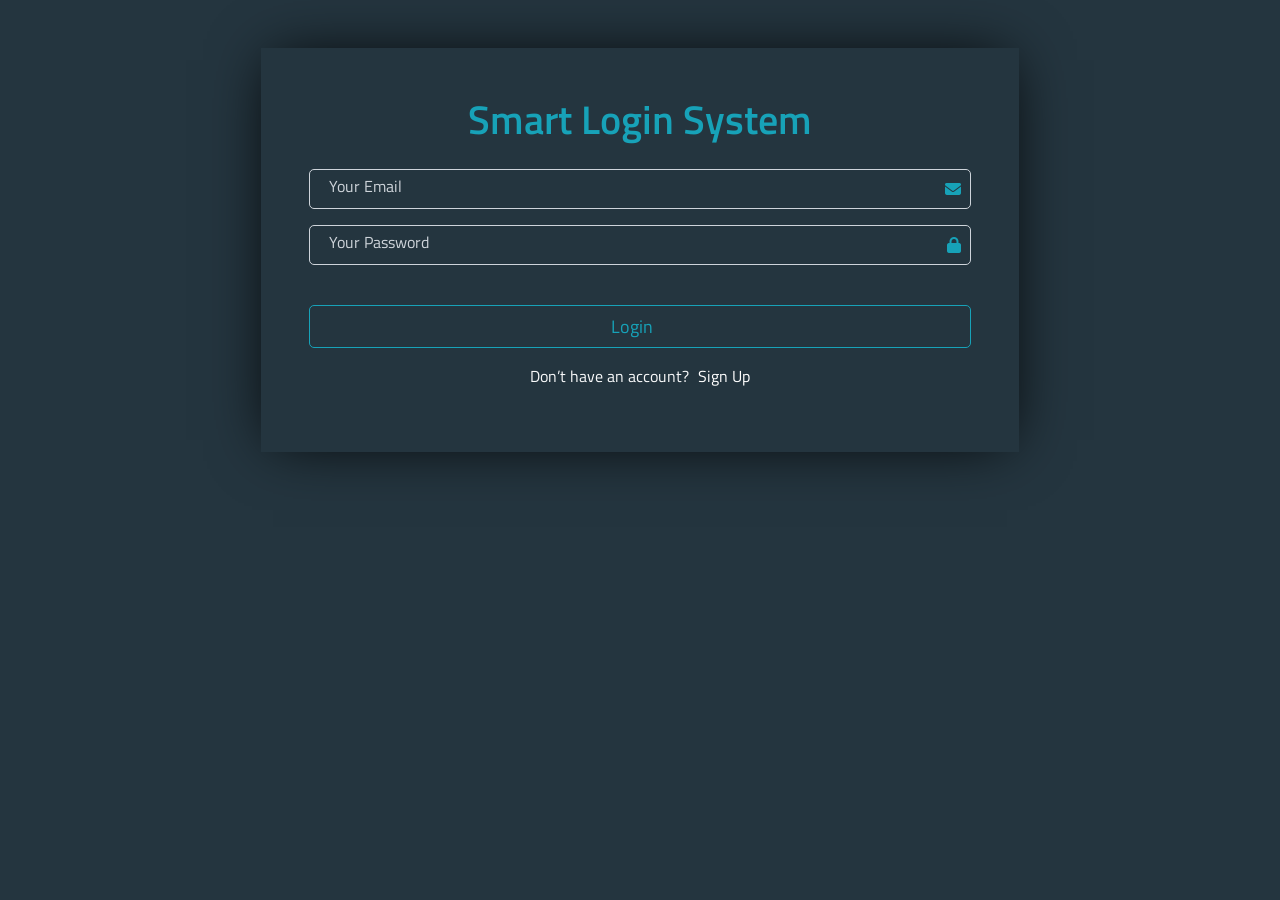
==== index.html @ 9a5cfb7e "To Do List" ====
<!DOCTYPE html>
<html lang="en">

<head>
    <meta charset="UTF-8">
    <meta name="viewport" content="width=device-width, initial-scale=1.0">
    <title>smart-login</title>

    <link href="https://fonts.googleapis.com/css2?family=Titillium+Web:wght@200;300;400;600;700;900&display=swap"
        rel="stylesheet">

    <link rel="shortcut icon" href="assets/image/login.png" type="image/x-icon">
    <link rel="stylesheet" href="assets/style/all.min.css">
    <link rel="stylesheet" href="assets/style/bootstrap.min.css">
    <link rel="stylesheet" href="assets/style/main.css">
    <link rel="stylesheet" href="assets/style/media.css">

</head>

<body>

    <div class="login">
        <div class="container">
            <form class="p-5 mx-auto mt-5">
                <h1>Smart Login System</h1>
                <div>
                    <div class="input__box position-relative">
                        <input type="email" class="inputs" id="email" name="email">
                        <label for="email">Your Email</label>
                        <i class="fa-solid fa-envelope input__i"></i>
                    </div>
                    <div class=" input__box position-relative my-3 ">
                        <input type="password" id="pass" class=" inputs" name="pass">
                        <label for="pass">Your Password</label>
                        <i class="fa-solid fa-lock input__i"></i>
                    </div>
                </div>
                <p class="incorrect">incorrect email or password</p>
                <input id="btnLogin" type="button" value="Login" class="loginBtn mt-4">
                <p class="text-center text-light mt-3">Don’t have an account? <a href="signUp.html">Sign Up</a></p>
            </form>
        </div>
    </div>





    <script src="assets/js/bootstrap.bundle.min.js"></script>
    <script src="assets/js/main.js"></script>
</body>

</html>
---- assets/style/main.css ----
/* ************ Root Variabls********** */
:root {
    --main-font: 'Titillium Web', sans-serif;
    --main-color: #17a2b8;
}

/* ********** Global ********* */

body {
    font-family: var(--main-font);
    background-color: #24353F;
}

h1,
h2,
h3,
h4,
h5,
h6 {
    margin: 0;
    color: var(--main-color);
}


/* ********* Start ********* */

form {
    box-shadow: 0 0 58px -12px black;
    width: 68%;
}

form h1 {
    text-align: center;
    margin-bottom: 25px;
    font-weight: 600;
}

input {
    width: 100%;
    padding: 7px 31px 7px 15px;
    border-radius: 5px;
    background-color: transparent;
    border: 1px solid #CED4DA;
    color: white;
    outline: none;
    transition: border-color 0.5s;
}


form label {
    color: #CED4DA;
    position: absolute;
    top: 5px;
    left: 15px;
    padding: 0 5px;
    pointer-events: none;
    transition: top 0.3s;
}

/* form i {
    position: absolute;
    right: 10px;
    top: 50%;
    transform: translateY(-50%);
    color: var(--main-color);
    pointer-events: none;
} */

.input__i {
    position: absolute;
    right: 10px;
    top: 50%;
    transform: translateY(-50%);
    color: var(--main-color);
    pointer-events: none;
}

form [type='button'] {
    color: var(--main-color);
    border-color: var(--main-color);
    transition: background-color 0.3s, color 0.3s;
    font-size: 18px;
}

form [type='button']:hover,
form [type='button']:focus {
    background-color: var(--main-color);
    color: white;
}

form p a {
    text-decoration: none;
    color: white;
    margin-left: 5px;
}

form p a:hover {
    text-decoration: underline;
}

.incorrect {
    color: #cf1010;
    margin: 0;
    text-align: center;
    padding: 0px 31px 0px 15px;
    font-size: 18px;
    display: none;
}

/* Styling for autofill input fields */
input:-webkit-autofill,
input:-webkit-autofill:hover,
input:-webkit-autofill:focus,
input:-webkit-autofill:active {
    transition: background-color 5000s ease-in-out 0s;
    background-color: transparent !important;
    color: #fff !important;
    -webkit-text-fill-color: #fff !important;
    color-adjust: exact !important;
}
---- assets/style/media.css ----
@media screen and (max-width: 1400px) {}

@media screen and (max-width: 1200px) {}

@media screen and (max-width: 992px) {
    .navbar__btn {
        width: 100%;
        margin-top: 10px;
    }
}

@media screen and (max-width: 767px) {}

@media screen and (max-width: 480px) {
    form label {
        font-size: 14px;
    }
    form {
        width: 90%;
    }
    .welcome__box span {
        font-size: 23px;
    }
    .list__inner span {
        font-size: 15px;
    }
}

@media screen and (max-width: 285px) {
    form {
        width: 100%;
    }
}
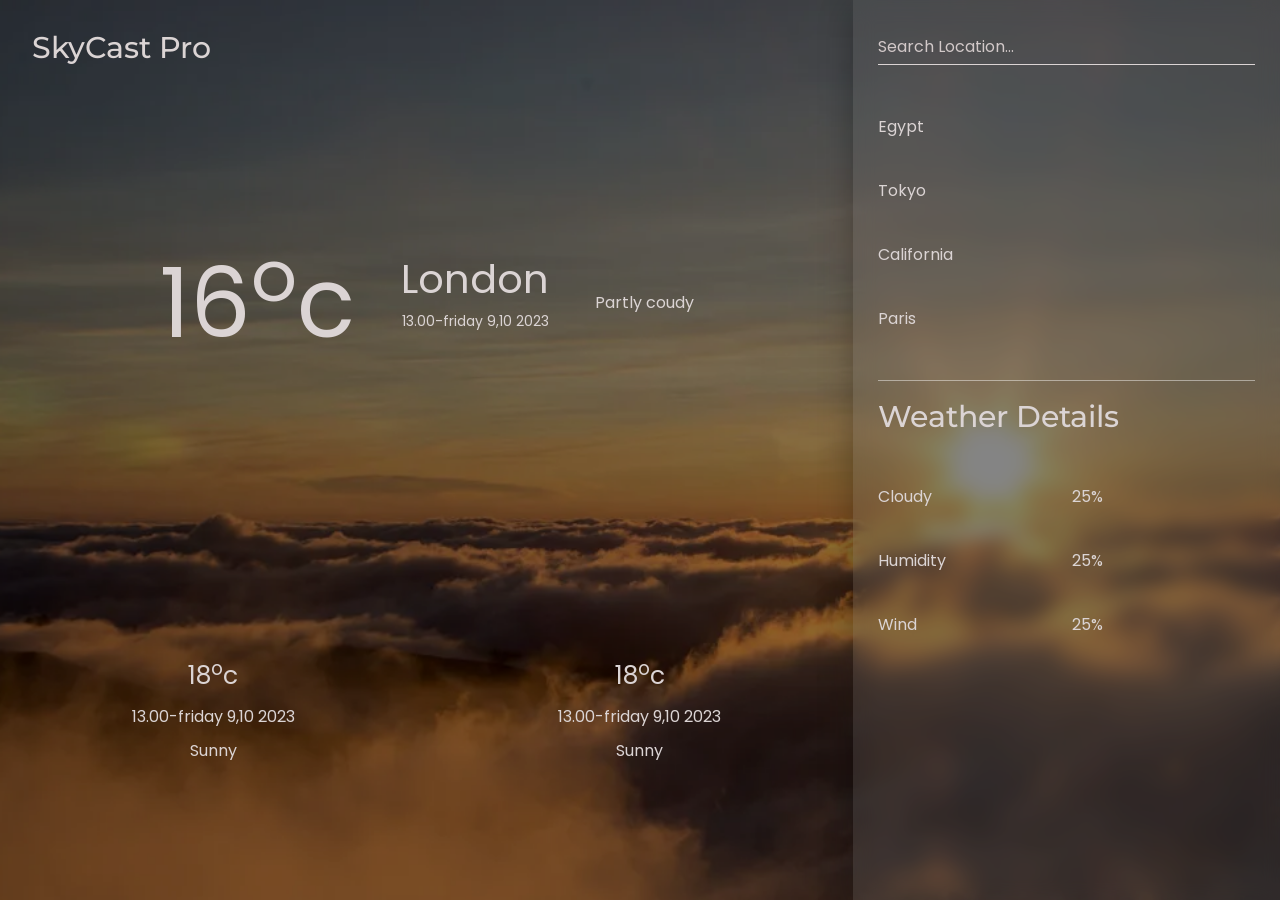
==== commit 0ed69a13: "weather app" ====
--- a/index.html
+++ b/index.html
@@ -4,12 +4,11 @@
 <head>
     <meta charset="UTF-8">
     <meta name="viewport" content="width=device-width, initial-scale=1.0">
-    <title>smart-login</title>
-
-    <link href="https://fonts.googleapis.com/css2?family=Titillium+Web:wght@200;300;400;600;700;900&display=swap"
+    <title>SkyCast Pro</title>
+    <link
+        href="https://fonts.googleapis.com/css2?family=Montserrat:wght@100;200;300;400;500;600;700;800;900&family=Poppins:wght@100;200;300;400;500;600;700;800;900&display=swap"
         rel="stylesheet">
 
-    <link rel="shortcut icon" href="assets/image/login.png" type="image/x-icon">
     <link rel="stylesheet" href="assets/style/all.min.css">
     <link rel="stylesheet" href="assets/style/bootstrap.min.css">
     <link rel="stylesheet" href="assets/style/main.css">
@@ -19,28 +18,84 @@
 
 <body>
 
-    <div class="login">
-        <div class="container">
-            <form class="p-5 mx-auto mt-5">
-                <h1>Smart Login System</h1>
-                <div>
-                    <div class="input__box position-relative">
-                        <input type="email" class="inputs" id="email" name="email">
-                        <label for="email">Your Email</label>
-                        <i class="fa-solid fa-envelope input__i"></i>
+<div class="weather__parent">
+    <div class="container-fluid ">
+        <div class="home row ">
+            <div class="weather__info col-md-8 h-100">
+                <h1 class="logo">SkyCast Pro</h1>
+                <div class="current__weather h-50 d-flex justify-content-center gap-3">
+                    <div class="current__temp text-center center">
+                        <span>16<sup>o</sup>c</span>
                     </div>
-                    <div class=" input__box position-relative my-3 ">
-                        <input type="password" id="pass" class=" inputs" name="pass">
-                        <label for="pass">Your Password</label>
-                        <i class="fa-solid fa-lock input__i"></i>
+                    <div class="city__time text-center center">
+                        <div class="city">
+                            <span >London</span>
+                        </div>
+                        <div class="time">
+                            <span >13.00-friday 9,10 2023</span>
+                        </div>
+                    </div>
+                    <div class="info__icon text-center center">
+                        <div class="icon">
+                            <img src="//cdn.weatherapi.com/weather/64x64/night/353.png" alt="">
+                        </div>
+                        <div class="info">
+                            <span>Partly coudy</span>
+                        </div>
                     </div>
                 </div>
-                <p class="incorrect">incorrect email or password</p>
-                <input id="btnLogin" type="button" value="Login" class="loginBtn mt-4">
-                <p class="text-center text-light mt-3">Don’t have an account? <a href="signUp.html">Sign Up</a></p>
-            </form>
+                <div class="two__days">
+                    <div class=" inner row">
+                        <div class="day col-6">
+                            <img src="//cdn.weatherapi.com/weather/64x64/night/353.png" alt="">
+                            <span class="temp">18<sup>o</sup>c</span>
+                            <span class="time">13.00-friday 9,10 2023</span>
+                            <span class="condition__text">Sunny</span>
+                        </div>
+                        <div class="day col-6">
+                            <img src="//cdn.weatherapi.com/weather/64x64/night/353.png" alt="">
+                            <span class="temp">18<sup>o</sup>c</span>
+                            <span class="time">13.00-friday 9,10 2023</span>
+                            <span class="condition__text">Sunny</span>
+                        </div>
+                    </div>
+                </div>
+            </div>
+            <div class="weather__search col-md-4 ">
+                <div class="search__input position-relative">
+                    <input type="text"  placeholder="Search Location..." name="" id="">
+                </div>
+                <div class="city__example">
+                    <ul>
+                        <li>Egypt</li>
+                        <li>Tokyo</li>
+                        <li>California</li>
+                        <li>Paris</li>
+                    </ul>
+                </div>
+                <div class="weather__details mt-5">
+                    <h3>Weather Details</h3>
+                    <ul>
+                        <li>
+                            <p>Cloudy</p>
+                            <span>25%</span>
+                        </li>
+                        <li>
+                            <p>Humidity</p>
+                            <span>25%</span>
+                        </li>
+                        <li>
+                            <p>Wind</p>
+                            <span>25%</span>
+                        </li>
+                    </ul>
+                </div>
+            </div>
         </div>
+        
     </div>
+</div>
+
 
 
 
--- a/assets/style/main.css
+++ b/assets/style/main.css
@@ -1,14 +1,15 @@
 /* ************ Root Variabls********** */
 :root {
-    --main-font: 'Titillium Web', sans-serif;
-    --main-color: #17a2b8;
+    --header-font: 'Montserrat', sans-serif;
+    --text-font: 'Poppins', sans-serif;
+    --main-color: #dbd4d4;
 }
 
 /* ********** Global ********* */
 
 body {
-    font-family: var(--main-font);
-    background-color: #24353F;
+    font-family: var(--text-font);
+    color: var(--main-color);
 }
 
 h1,
@@ -16,105 +17,156 @@
 h3,
 h4,
 h5,
-h6 {
-    margin: 0;
+h6,
+.logo {
+    font-family: var(--header-font);
+    font-size: 30px;
+    margin: 10px 0 0 10px;
     color: var(--main-color);
 }
 
-
-/* ********* Start ********* */
-
-form {
-    box-shadow: 0 0 58px -12px black;
-    width: 68%;
-}
-
-form h1 {
-    text-align: center;
-    margin-bottom: 25px;
-    font-weight: 600;
-}
-
-input {
-    width: 100%;
-    padding: 7px 31px 7px 15px;
-    border-radius: 5px;
-    background-color: transparent;
-    border: 1px solid #CED4DA;
-    color: white;
-    outline: none;
-    transition: border-color 0.5s;
+h1,
+h2,
+h3,
+h4,
+h5,
+h6,
+p {
+    margin: 0;
 }
 
 
-form label {
-    color: #CED4DA;
-    position: absolute;
-    top: 5px;
-    left: 15px;
-    padding: 0 5px;
-    pointer-events: none;
-    transition: top 0.3s;
+/* ******** Start ************ */
+
+.logo {
+    padding: 20px 0 0 10px;
 }
 
-/* form i {
-    position: absolute;
-    right: 10px;
-    top: 50%;
-    transform: translateY(-50%);
-    color: var(--main-color);
-    pointer-events: none;
-} */
-
-.input__i {
-    position: absolute;
-    right: 10px;
-    top: 50%;
-    transform: translateY(-50%);
-    color: var(--main-color);
-    pointer-events: none;
-}
-
-form [type='button'] {
-    color: var(--main-color);
-    border-color: var(--main-color);
-    transition: background-color 0.3s, color 0.3s;
-    font-size: 18px;
-}
-
-form [type='button']:hover,
-form [type='button']:focus {
-    background-color: var(--main-color);
+.weather__parent {
+    width: 100%;
+    height: 100vh;
+    background-image: url(../image/43920623172_7443b1e368_b.webp);
+    background-position: center;
+    background-repeat: no-repeat;
+    background-size: cover;
     color: white;
 }
 
-form p a {
-    text-decoration: none;
-    color: white;
-    margin-left: 5px;
+.container-fluid {
+    background-color: rgba(0,0,0,0.45);
+    color: var(--main-color);
 }
 
-form p a:hover {
-    text-decoration: underline;
+.home {
+    height: 100vh;
 }
 
-.incorrect {
-    color: #cf1010;
-    margin: 0;
-    text-align: center;
-    padding: 0px 31px 0px 15px;
-    font-size: 18px;
-    display: none;
+.weather__search {
+    padding: 25px;
+    background-color: rgba(110, 110, 110, 0.25);
+    box-shadow: 0 8px 32px 0 rgba(0, 0, 0, 0.3);
+    backdrop-filter: blur(10px);
 }
 
-/* Styling for autofill input fields */
-input:-webkit-autofill,
-input:-webkit-autofill:hover,
-input:-webkit-autofill:focus,
-input:-webkit-autofill:active {
-    transition: background-color 5000s ease-in-out 0s;
-    background-color: transparent !important;
-    color: #fff !important;
-    -webkit-text-fill-color: #fff !important;
-    color-adjust: exact !important;
+.search__input input {
+    background-color: transparent;
+    border: none;
+    border-bottom: 1px solid var(--main-color);
+    outline: none;
+    width: 100%;
+    padding: 10px 0 5px 0px;
+    color: var(--main-color);
+}
+
+.search__input input::placeholder {
+    color: rgb(210, 201, 201);
+
+}
+
+.city__example ul,
+.weather__details ul {
+    list-style: none;
+    padding: 30px 0 0 0;
+    position: relative;
+}
+
+.city__example ul li {
+    padding: 20px 20px 20px 0;
+    cursor: pointer;
+    width: fit-content;
+}
+
+.city__example ul::before {
+    content: '';
+    width: 100%;
+    height: 1px;
+    background-color: rgba(255, 255, 255, 0.45);
+    position: absolute;
+    bottom: -30px;
+}
+
+.weather__details ul li {
+    display: flex;
+    align-items: center;
+    justify-content: space-between;
+    width: 65%;
+    padding: 20px 20px 20px 0;
+}
+
+.center {
+    display: flex;
+    flex-direction: column;
+    justify-content: center;
+}
+
+.current__temp span {
+    /* font-size: 75px; */
+    font-size: 6em;
+    position: relative;
+    top: 13px;
+}
+
+.city__time {
+    padding: 0 30px;
+}
+.city__time .city span{
+    font-size: 2.5em;
+}
+
+.city__time .time span{
+    font-size: 14px;
+}
+
+.info__icon .info span{
+    position: relative;
+    bottom: 0px;
+}
+.current__weather {
+    height: 45%;
+}
+.two__days {
+    height: 42%;
+}
+.two__days .inner{
+    height: 100%;
+    display: flex;
+    align-items: center;
+    justify-content: center;
+}
+
+.day {
+    display: flex;
+    flex-direction: column;
+    align-items: center;
+    text-align: center;
+    gap: 10px;
+}
+
+.day .temp {
+    font-size: 25px;
+}
+
+
+.day .time {
+    font-size: 16px;
 }
--- a/assets/style/media.css
+++ b/assets/style/media.css
@@ -1,35 +1,108 @@
-
-
 @media screen and (max-width: 1400px) {}
 
-@media screen and (max-width: 1200px) {}
-
-@media screen and (max-width: 992px) {
-    .navbar__btn {
+@media screen and (max-width: 1200px) {
+    .weather__details ul li {
         width: 100%;
-        margin-top: 10px;
     }
 }
 
-@media screen and (max-width: 767px) {}
+@media screen and (max-width: 992px) {
+    .current__weather {
+        font-size: 13px;
+        margin-bottom: 28px;
+    }
 
-@media screen and (max-width: 480px) {
-    form label {
-        font-size: 14px;
+    .city__time {
+        padding: 0;
     }
-    form {
-        width: 90%;
-    }
-    .welcome__box span {
-        font-size: 23px;
-    }
-    .list__inner span {
-        font-size: 15px;
+
+    .two__days {
+        height: 32%;
     }
 }
 
-@media screen and (max-width: 285px) {
-    form {
+@media screen and (max-width: 767px) {
+    .weather__parent {
+        height: auto;
+    }
+
+    .home {
+        height: auto;
+    }
+
+    .city__example ul {
+        display: flex;
+        justify-content: space-around;
+    }
+
+    .two__days .inner {
+        padding: 0 84px 60px;
+    }
+
+    .current__weather {
+        margin: 60px 0;
+    }
+}
+
+@media screen and (max-width: 600px) {
+    .two__days .inner {
+        padding: 0 20px 60px;
+    }
+}
+
+@media screen and (max-width: 490px) {
+
+    .two__days .inner {
+        padding: 0;
+        margin-bottom: 30px;
+    }
+
+    .current__weather {
+        font-size: 8px;
+    }
+
+    .city__time {
+        padding: 0px;
+    }
+
+    .current__temp span {
+        font-size: 8em;
+    }
+}
+
+@media screen and (max-width: 405px) {
+    .city__example ul {
+        flex-wrap: wrap;
+    }
+
+    .current__weather .current__temp {
         width: 100%;
+        font-size: 2em;
+    }
+
+    .current__temp span {
+        font-size: 6em;
+    }
+
+    .current__weather {
+        flex-wrap: wrap;
+    }
+
+    .city__example ul li {
+        width: 50%;
+        text-align: center;
+    }
+
+    .weather__details h3 {
+        font-size: 25px;
+    }
+
+    .city__time .city span {
+        font-size: 3.5em;
+    }
+
+    .info__icon .info span {
+        bottom: -10px;
+        font-size: 13px;
     }
 }
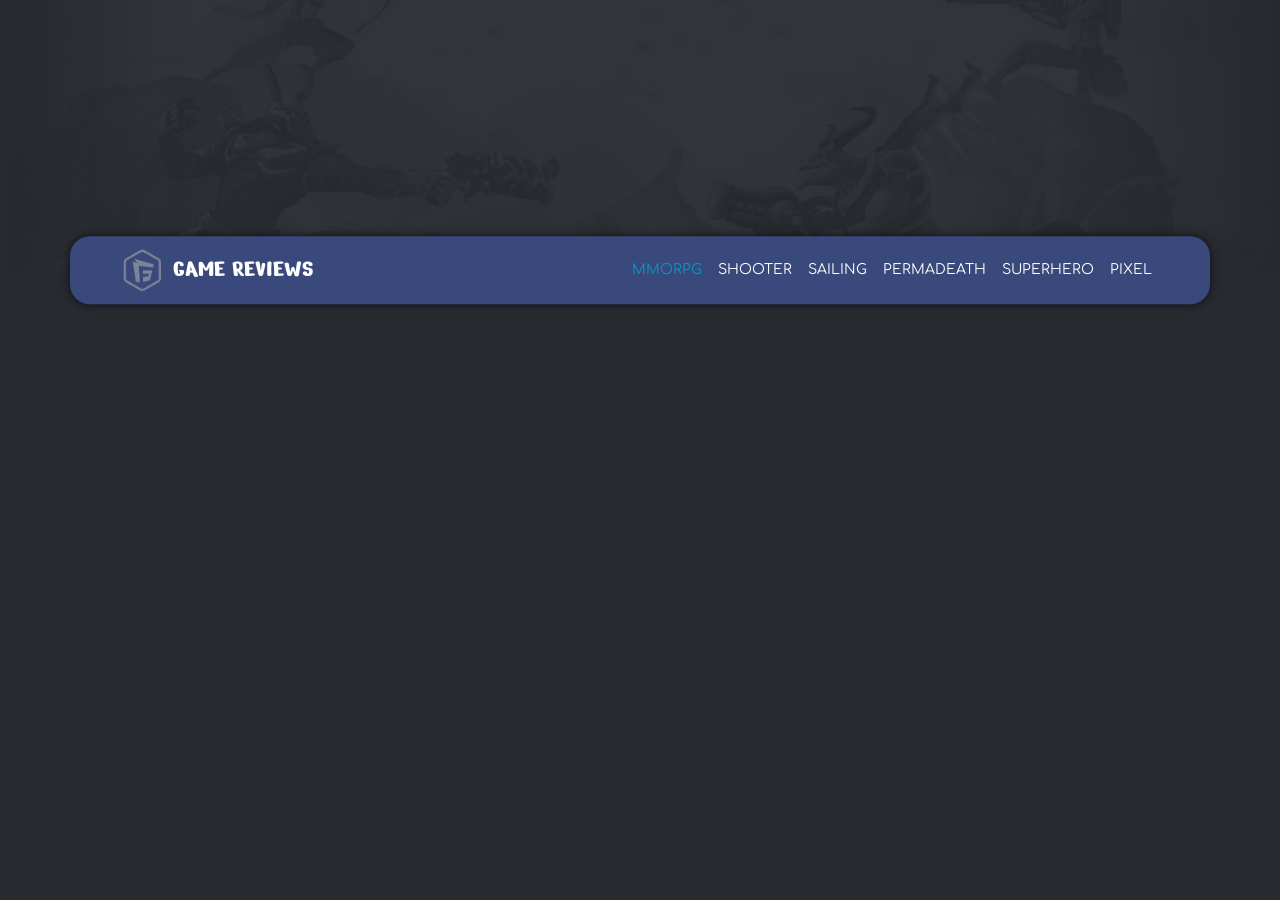
==== commit d911947e: "Games OOP" ====
--- a/index.html
+++ b/index.html
@@ -4,105 +4,97 @@
 <head>
     <meta charset="UTF-8">
     <meta name="viewport" content="width=device-width, initial-scale=1.0">
-    <title>SkyCast Pro</title>
-    <link
-        href="https://fonts.googleapis.com/css2?family=Montserrat:wght@100;200;300;400;500;600;700;800;900&family=Poppins:wght@100;200;300;400;500;600;700;800;900&display=swap"
-        rel="stylesheet">
+    <title>Free Games</title>
 
     <link rel="stylesheet" href="assets/style/all.min.css">
     <link rel="stylesheet" href="assets/style/bootstrap.min.css">
     <link rel="stylesheet" href="assets/style/main.css">
     <link rel="stylesheet" href="assets/style/media.css">
 
+
+    <link href="https://fonts.googleapis.com/css2?family=Comfortaa:wght@400;500;600;700&family=Nerko+One&display=swap"
+        rel="stylesheet">
+
+    <link rel="shortcut icon" href="assets/image/logo-sm.png" type="image/x-icon">
 </head>
 
 <body>
 
-<div class="weather__parent">
-    <div class="container-fluid ">
-        <div class="home row ">
-            <div class="weather__info col-md-8 h-100">
-                <h1 class="logo">SkyCast Pro</h1>
-                <div class="current__weather h-50 d-flex justify-content-center gap-3">
-                    <div class="current__temp text-center center">
-                        <span>16<sup>o</sup>c</span>
-                    </div>
-                    <div class="city__time text-center center">
-                        <div class="city">
-                            <span >London</span>
-                        </div>
-                        <div class="time">
-                            <span >13.00-friday 9,10 2023</span>
-                        </div>
-                    </div>
-                    <div class="info__icon text-center center">
-                        <div class="icon">
-                            <img src="//cdn.weatherapi.com/weather/64x64/night/353.png" alt="">
-                        </div>
-                        <div class="info">
-                            <span>Partly coudy</span>
-                        </div>
-                    </div>
+    <section class="loadingScreen">
+        <div class="spin position-relative">
+            <div class="fa-spin fa-spin-reverse spin__white position-absolute"></div>
+            <div class="fa-spin spin__red "></div>
+        </div>
+    </section>
+
+    <section class="games">
+
+        <header>
+            <img src="assets/image/wraper.png" alt="main img">
+        </header>
+
+        <nav class="navbar__header navbar navbar-expand-lg p-0">
+            <div class="container">
+                <div class="logo__header d-flex align-items-center gap-2">
+                    <img src="assets/image/logo-sm.png" alt="">
+                    <a class="logo navbar-brand" href="#">GAME REVIEWS</a>
                 </div>
-                <div class="two__days">
-                    <div class=" inner row">
-                        <div class="day col-6">
-                            <img src="//cdn.weatherapi.com/weather/64x64/night/353.png" alt="">
-                            <span class="temp">18<sup>o</sup>c</span>
-                            <span class="time">13.00-friday 9,10 2023</span>
-                            <span class="condition__text">Sunny</span>
-                        </div>
-                        <div class="day col-6">
-                            <img src="//cdn.weatherapi.com/weather/64x64/night/353.png" alt="">
-                            <span class="temp">18<sup>o</sup>c</span>
-                            <span class="time">13.00-friday 9,10 2023</span>
-                            <span class="condition__text">Sunny</span>
-                        </div>
-                    </div>
-                </div>
-            </div>
-            <div class="weather__search col-md-4 ">
-                <div class="search__input position-relative">
-                    <input type="text"  placeholder="Search Location..." name="" id="">
-                </div>
-                <div class="city__example">
-                    <ul>
-                        <li>Egypt</li>
-                        <li>Tokyo</li>
-                        <li>California</li>
-                        <li>Paris</li>
-                    </ul>
-                </div>
-                <div class="weather__details mt-5">
-                    <h3>Weather Details</h3>
-                    <ul>
-                        <li>
-                            <p>Cloudy</p>
-                            <span>25%</span>
+                <button class="navbar-toggler" type="button" data-bs-toggle="collapse"
+                    data-bs-target="#navbarSupportedContent" aria-controls="navbarSupportedContent"
+                    aria-expanded="false" aria-label="Toggle navigation">
+                    <span class="navbar-toggler-icon"></span>
+                </button>
+                <div class="collapse navbar-collapse" id="navbarSupportedContent">
+                    <ul class="navbar-nav ms-auto mb-2 mb-lg-0">
+                        <li class="nav-item">
+                            <a class="nav-link active" aria-current="page" href="#">MMORPG</a>
                         </li>
-                        <li>
-                            <p>Humidity</p>
-                            <span>25%</span>
+                        <li class="nav-item">
+                            <a class="nav-link" href="#">SHOOTER</a>
                         </li>
-                        <li>
-                            <p>Wind</p>
-                            <span>25%</span>
+                        <li class="nav-item">
+                            <a class="nav-link" href="#">SAILING</a>
+                        </li>
+                        <li class="nav-item">
+                            <a class="nav-link" href="#">PERMADEATH</a>
+                        </li>
+                        <li class="nav-item">
+                            <a class="nav-link" href="#">SUPERHERO</a>
+                        </li>
+                        <li class="nav-item">
+                            <a class="nav-link" href="#">PIXEL</a>
                         </li>
                     </ul>
                 </div>
             </div>
+        </nav>
+
+        <section class="games__card">
+            <div class="container">
+                <div class="row ">
+                </div>
+            </div>
+        </section>
+
+    </section>
+
+    <section class="details p-4 d-none">
+        <div class="container">
+            <div class="head__title d-flex align-items-center justify-content-between">
+                <h2>Details Game</h2>
+                <i class="fas fa-xmark"></i>
+            </div>
+            <div class="details__content mt-5 row">
+
+            </div>
         </div>
-        
-    </div>
-</div>
+    </section>
 
 
-
-
-
-
+    <script src="assets/js/jquery-3.7.1.min.js"></script>
     <script src="assets/js/bootstrap.bundle.min.js"></script>
-    <script src="assets/js/main.js"></script>
+    <script type="module" src="assets/js/main.js"></script>
+    <!-- <script src="assets/js/details-module-display.js"></script> -->
 </body>
 
 </html>
--- a/assets/style/main.css
+++ b/assets/style/main.css
@@ -1,15 +1,15 @@
 /* ************ Root Variabls********** */
 :root {
-    --header-font: 'Montserrat', sans-serif;
-    --text-font: 'Poppins', sans-serif;
-    --main-color: #dbd4d4;
+    --header-font: 'Nerko One', cursive;
+    --text-font: 'Comfortaa', sans-serif;
+    --main-color: #3A497B;
 }
 
 /* ********** Global ********* */
 
 body {
     font-family: var(--text-font);
-    color: var(--main-color);
+    background-color: #272B30;
 }
 
 h1,
@@ -20,9 +20,6 @@
 h6,
 .logo {
     font-family: var(--header-font);
-    font-size: 30px;
-    margin: 10px 0 0 10px;
-    color: var(--main-color);
 }
 
 h1,
@@ -30,143 +27,228 @@
 h3,
 h4,
 h5,
-h6,
-p {
+h6 {
     margin: 0;
 }
 
-
-/* ******** Start ************ */
+/* ***** scroll bar ***** */
+/* width */
+::-webkit-scrollbar {
+    width: 10px;
+}
+
+/* Track */
+::-webkit-scrollbar-track {
+    background: #32383e;
+}
+
+/* Handle */
+::-webkit-scrollbar-thumb {
+    background: #262a2f;
+    border-radius: 50px;
+    box-shadow: 0 0 5px rgb(0 0 0 / 0.5) inset;
+}
+
+
+/* ************** loading screen ********** */
+body {
+    overflow: hidden;
+}
+
+.loadingScreen {
+    position: fixed;
+    top: 0;
+    height: 100vh;
+    width: 100%;
+    background-color: #272B30;
+    z-index: 999;
+    display: flex;
+    justify-content: center;
+    align-items: center;
+    z-index: 9999999999999999999999;
+}
+
+.spin__red {
+    width: 100px;
+    height: 100px;
+    border-radius: 50%;
+    border-right: 5px solid #ff3d00;
+}
+
+.spin__white {
+    width: 100px;
+    height: 100px;
+    border-radius: 50%;
+    border-top: 5px solid white;
+}
+
+/* ******** navbar ********* */
+header {
+    height: 30vh;
+}
+
+header img {
+    height: 100%;
+    width: 100%;
+    object-fit: cover;
+}
+
+.navbar__header {
+    transform: translateY(-50%);
+    position: sticky;
+    top: 34px;
+    z-index: 100;
+}
+
+.navbar__header .container {
+    background-color: var(--main-color);
+    border-radius: 20px;
+    padding: 10px 50px;
+    box-shadow: 0 0 10px rgb(0 0 0 / 0.7);
+}
+
+.card-text {
+    color: #888A8D;
+    font-size: 14px;
+}
+
+.logo__header img {
+    width: 45px;
+}
 
 .logo {
-    padding: 20px 0 0 10px;
-}
-
-.weather__parent {
+    font-size: 25px;
+    font-weight: 500;
+    cursor: auto;
+}
+
+.logo,
+.navbar__header a {
+    color: white;
+}
+
+.navbar-brand:focus,
+.navbar-brand:hover,
+.nav-link:focus {
+    color: white;
+}
+
+.navbar-nav a {
+    font-size: 14px;
+}
+
+.navbar-nav .nav-link.active {
+    color: #09c;
+}
+
+.nav-link:hover {
+    color: #09c;
+}
+
+.card {
+    background-color: transparent;
+    color: white;
+    padding: 22px;
+    padding-bottom: 0;
+    transition: scale 0.5s;
+    margin-bottom: 25px;
+}
+
+.card img {
+    filter: grayscale();
+    transition: filter 0.5s;
+}
+
+.card:hover {
+    scale: 1.05;
+}
+
+.card:hover img {
+    filter: grayscale(0);
+}
+
+.card:hover .badge__free {
+    background-color: rgb(13, 110, 253);
+}
+
+
+.card-body {
+    padding: 20px 0;
+    height: 155px;
+}
+
+.badge__free {
+    background-color: #4A6792;
+    transition: background-color 0.5s;
+}
+
+.card-text:last-child {
+    text-align: center;
+}
+
+.card-footer {
+    display: flex;
+    justify-content: space-between;
+    align-items: center;
+    padding: 10px 0;
+}
+
+.card-footer span {
+    background-color: #32383E;
+    padding: 10px;
+    border-radius: 10px;
+    font-size: 11px;
+    cursor: pointer;
+}
+
+/* ************* Details page ********* */
+
+.details {
+    color: white;
+    position: fixed;
+    top: 0;
     width: 100%;
     height: 100vh;
-    background-image: url(../image/43920623172_7443b1e368_b.webp);
-    background-position: center;
-    background-repeat: no-repeat;
-    background-size: cover;
-    color: white;
-}
-
-.container-fluid {
-    background-color: rgba(0,0,0,0.45);
-    color: var(--main-color);
-}
-
-.home {
-    height: 100vh;
-}
-
-.weather__search {
-    padding: 25px;
-    background-color: rgba(110, 110, 110, 0.25);
-    box-shadow: 0 8px 32px 0 rgba(0, 0, 0, 0.3);
-    backdrop-filter: blur(10px);
-}
-
-.search__input input {
-    background-color: transparent;
-    border: none;
-    border-bottom: 1px solid var(--main-color);
-    outline: none;
-    width: 100%;
-    padding: 10px 0 5px 0px;
-    color: var(--main-color);
-}
-
-.search__input input::placeholder {
-    color: rgb(210, 201, 201);
-
-}
-
-.city__example ul,
-.weather__details ul {
-    list-style: none;
-    padding: 30px 0 0 0;
-    position: relative;
-}
-
-.city__example ul li {
-    padding: 20px 20px 20px 0;
+    background-color: #272B30;
+    z-index: 99999999;
+}
+
+.details__content img {
+    width: 100%;
+    margin-bottom: 20px;
+}
+.head__title i {
     cursor: pointer;
-    width: fit-content;
-}
-
-.city__example ul::before {
-    content: '';
-    width: 100%;
-    height: 1px;
-    background-color: rgba(255, 255, 255, 0.45);
-    position: absolute;
-    bottom: -30px;
-}
-
-.weather__details ul li {
-    display: flex;
-    align-items: center;
-    justify-content: space-between;
-    width: 65%;
-    padding: 20px 20px 20px 0;
-}
-
-.center {
-    display: flex;
-    flex-direction: column;
-    justify-content: center;
-}
-
-.current__temp span {
-    /* font-size: 75px; */
-    font-size: 6em;
-    position: relative;
-    top: 13px;
-}
-
-.city__time {
-    padding: 0 30px;
-}
-.city__time .city span{
-    font-size: 2.5em;
-}
-
-.city__time .time span{
-    font-size: 14px;
-}
-
-.info__icon .info span{
-    position: relative;
-    bottom: 0px;
-}
-.current__weather {
-    height: 45%;
-}
-.two__days {
-    height: 42%;
-}
-.two__days .inner{
-    height: 100%;
-    display: flex;
-    align-items: center;
-    justify-content: center;
-}
-
-.day {
-    display: flex;
-    flex-direction: column;
-    align-items: center;
-    text-align: center;
-    gap: 10px;
-}
-
-.day .temp {
-    font-size: 25px;
-}
-
-
-.day .time {
-    font-size: 16px;
+    font-size: 30px;
+    color: #828f8f;
+    transition: color 0.5s;
+}
+.head__title i:hover {
+    color: #c4cccc;
+}
+.details__content p {
+    margin: 0;
+}
+
+.details__content span {
+    background-color: #0DCAF0;
+    color: black;
+    padding: 5px;
+    border-radius: 7px;
+    font-size: 12px;
+    font-weight: 700;
+}
+
+.details__content button {
+    color: white;
+    font-weight: 700;
+}
+
+.details__content button:hover {
+    color: white;
+}
+
+
+.card__game {
+    cursor: pointer;
 }
--- a/assets/style/media.css
+++ b/assets/style/media.css
@@ -1,108 +1,20 @@
+
+
 @media screen and (max-width: 1400px) {}
 
-@media screen and (max-width: 1200px) {
-    .weather__details ul li {
-        width: 100%;
+@media screen and (max-width: 1200px) {}
+
+@media screen and (max-width: 992px) {}
+
+@media screen and (max-width: 767px) {}
+
+@media screen and (max-width: 576px) {
+    .navbar__header {
+        margin: 0 10px;
     }
 }
-
-@media screen and (max-width: 992px) {
-    .current__weather {
-        font-size: 13px;
-        margin-bottom: 28px;
-    }
-
-    .city__time {
-        padding: 0;
-    }
-
-    .two__days {
-        height: 32%;
-    }
-}
-
-@media screen and (max-width: 767px) {
-    .weather__parent {
-        height: auto;
-    }
-
-    .home {
-        height: auto;
-    }
-
-    .city__example ul {
-        display: flex;
-        justify-content: space-around;
-    }
-
-    .two__days .inner {
-        padding: 0 84px 60px;
-    }
-
-    .current__weather {
-        margin: 60px 0;
-    }
-}
-
-@media screen and (max-width: 600px) {
-    .two__days .inner {
-        padding: 0 20px 60px;
-    }
-}
-
-@media screen and (max-width: 490px) {
-
-    .two__days .inner {
-        padding: 0;
-        margin-bottom: 30px;
-    }
-
-    .current__weather {
-        font-size: 8px;
-    }
-
-    .city__time {
-        padding: 0px;
-    }
-
-    .current__temp span {
-        font-size: 8em;
-    }
-}
-
-@media screen and (max-width: 405px) {
-    .city__example ul {
-        flex-wrap: wrap;
-    }
-
-    .current__weather .current__temp {
-        width: 100%;
-        font-size: 2em;
-    }
-
-    .current__temp span {
-        font-size: 6em;
-    }
-
-    .current__weather {
-        flex-wrap: wrap;
-    }
-
-    .city__example ul li {
-        width: 50%;
-        text-align: center;
-    }
-
-    .weather__details h3 {
-        font-size: 25px;
-    }
-
-    .city__time .city span {
-        font-size: 3.5em;
-    }
-
-    .info__icon .info span {
-        bottom: -10px;
-        font-size: 13px;
+@media screen and (max-width: 480px) {
+    .navbar__header .container {
+        padding: 10px 10px;
     }
 }
